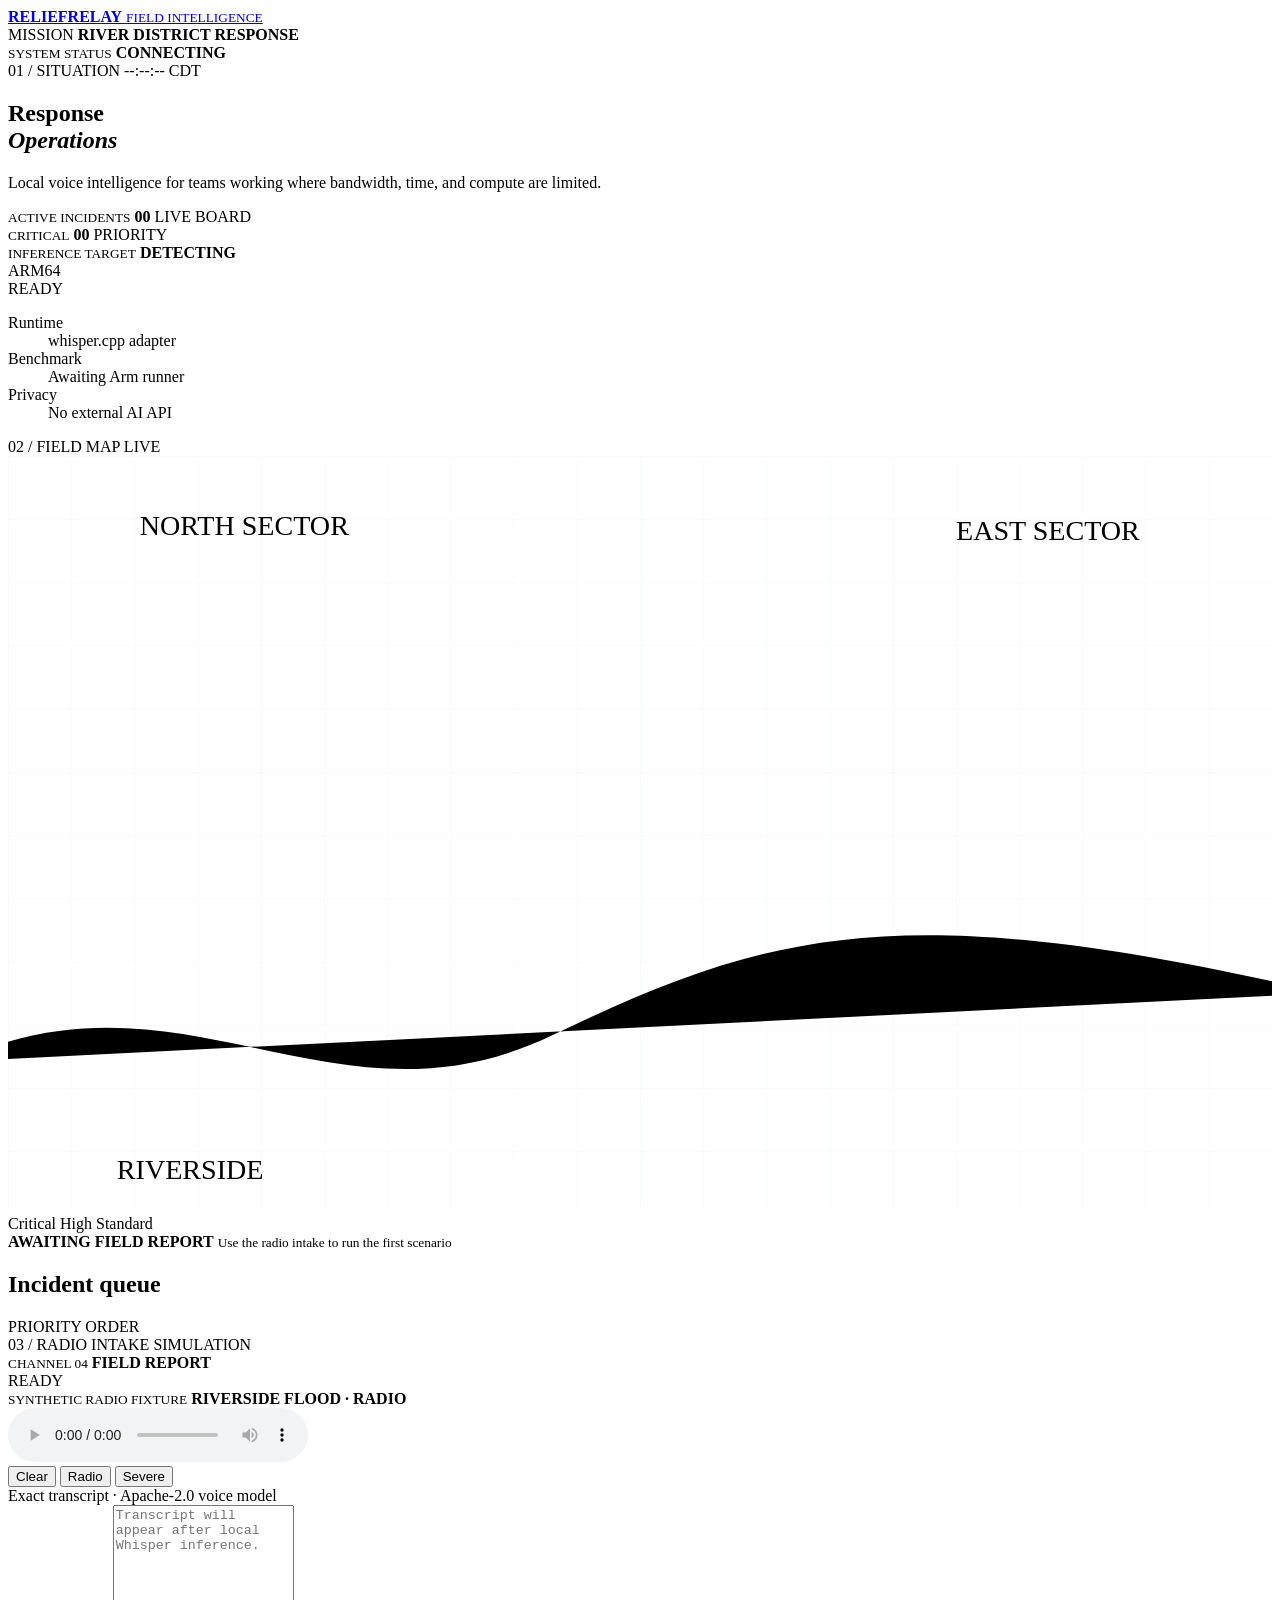
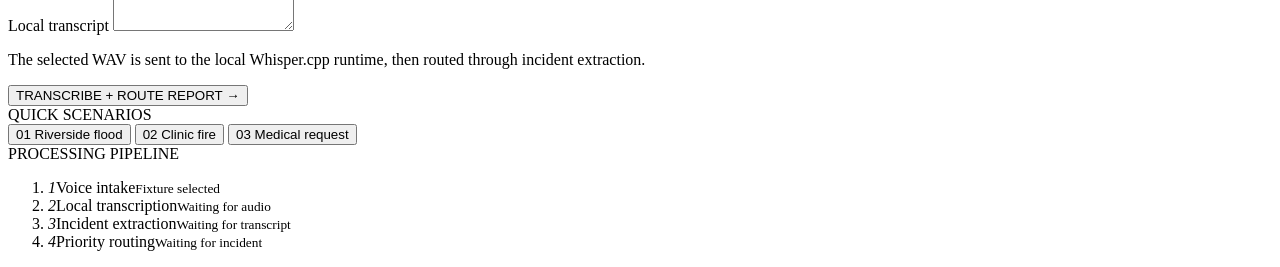
==== src/reliefrelay/static/index.html @ e86ddcc4 "feat: publish ReliefRelay Arm voice pipeline" ====
<!doctype html>
<html lang="en">
<head>
  <meta charset="utf-8">
  <meta name="viewport" content="width=device-width, initial-scale=1">
  <meta name="theme-color" content="#07110f">
  <title>ReliefRelay — Response Operations</title>
  <link rel="stylesheet" href="/styles.css">
</head>
<body>
  <div class="noise" aria-hidden="true"></div>
  <header class="topbar">
    <a class="brand" href="/" aria-label="ReliefRelay home">
      <span class="brand-mark"><i></i><i></i><i></i></span>
      <span>
        <strong>RELIEFRELAY</strong>
        <small>FIELD INTELLIGENCE</small>
      </span>
    </a>
    <div class="mission-label">
      <span>MISSION</span>
      <strong>RIVER DISTRICT RESPONSE</strong>
    </div>
    <div class="system-status">
      <span class="status-dot"></span>
      <span>
        <small>SYSTEM STATUS</small>
        <strong id="system-status">CONNECTING</strong>
      </span>
    </div>
  </header>

  <main class="shell">
    <section class="overview panel">
      <div class="panel-heading">
        <span class="eyebrow">01 / SITUATION</span>
        <span id="clock" class="mono">--:--:-- CDT</span>
      </div>
      <h1>Response<br><em>Operations</em></h1>
      <p class="lede">Local voice intelligence for teams working where bandwidth, time, and compute are limited.</p>

      <div class="metric-stack">
        <article>
          <small>ACTIVE INCIDENTS</small>
          <strong id="incident-total">00</strong>
          <span class="trend">LIVE BOARD</span>
        </article>
        <article>
          <small>CRITICAL</small>
          <strong id="critical-total">00</strong>
          <span class="trend critical">PRIORITY</span>
        </article>
      </div>

      <div class="runtime-card">
        <div>
          <small>INFERENCE TARGET</small>
          <strong id="architecture">DETECTING</strong>
        </div>
        <span class="arm-chip">ARM64<br>READY</span>
        <dl>
          <div><dt>Runtime</dt><dd>whisper.cpp adapter</dd></div>
          <div><dt>Benchmark</dt><dd id="benchmark-status">Awaiting Arm runner</dd></div>
          <div><dt>Privacy</dt><dd>No external AI API</dd></div>
        </dl>
      </div>
    </section>

    <section class="field panel">
      <div class="panel-heading">
        <span class="eyebrow">02 / FIELD MAP</span>
        <span class="live-pill"><i></i> LIVE</span>
      </div>
      <div class="map" aria-label="Response zone overview">
        <svg viewBox="0 0 720 430" role="img" aria-label="Stylized response district map">
          <defs>
            <pattern id="grid" width="36" height="36" patternUnits="userSpaceOnUse">
              <path d="M 36 0 L 0 0 0 36" fill="none" stroke="rgba(160,190,177,.08)" stroke-width="1"/>
            </pattern>
          </defs>
          <rect width="720" height="430" fill="url(#grid)"/>
          <path class="water" d="M-30 345 C100 285 185 390 310 330 S510 250 750 306"/>
          <path class="road" d="M52 72 L650 358 M88 385 L635 65 M12 207 L706 205"/>
          <path class="minor-road" d="M230 12 L240 420 M475 0 L460 430"/>
          <g class="zone-labels">
            <text x="75" y="45">NORTH SECTOR</text>
            <text x="540" y="48">EAST SECTOR</text>
            <text x="62" y="412">RIVERSIDE</text>
          </g>
          <g id="map-markers"></g>
        </svg>
        <div class="map-key">
          <span><i class="critical-key"></i> Critical</span>
          <span><i class="high-key"></i> High</span>
          <span><i class="standard-key"></i> Standard</span>
        </div>
        <div id="map-empty" class="map-empty">
          <span class="radar"></span>
          <strong>AWAITING FIELD REPORT</strong>
          <small>Use the radio intake to run the first scenario</small>
        </div>
      </div>

      <div class="incident-header">
        <h2>Incident queue</h2>
        <span>PRIORITY ORDER</span>
      </div>
      <div id="incident-list" class="incident-list" aria-live="polite"></div>
    </section>

    <aside class="intake panel">
      <div class="panel-heading">
        <span class="eyebrow">03 / RADIO INTAKE</span>
        <span class="mono">SIMULATION</span>
      </div>
      <div class="signal">
        <div class="waveform" aria-hidden="true">
          <i></i><i></i><i></i><i></i><i></i><i></i><i></i><i></i><i></i><i></i><i></i><i></i>
        </div>
        <div>
          <small>CHANNEL 04</small>
          <strong>FIELD REPORT</strong>
        </div>
        <span class="signal-badge">READY</span>
      </div>

      <div class="audio-preview">
        <div>
          <small>SYNTHETIC RADIO FIXTURE</small>
          <strong id="audio-label">RIVERSIDE FLOOD · RADIO</strong>
        </div>
        <audio id="scenario-audio" controls preload="metadata" src="/audio/riverside-flood-radio.wav"></audio>
        <div class="audio-variants" role="group" aria-label="Signal condition">
          <button data-variant="clear" type="button" aria-pressed="false">Clear</button>
          <button data-variant="radio" type="button" aria-pressed="true">Radio</button>
          <button data-variant="severe" type="button" aria-pressed="false">Severe</button>
        </div>
        <span>Exact transcript · Apache-2.0 voice model</span>
      </div>

      <label for="transcript">Local transcript</label>
      <textarea id="transcript" rows="8" readonly placeholder="Transcript will appear after local Whisper inference."></textarea>
      <p class="input-note">The selected WAV is sent to the local Whisper.cpp runtime, then routed through incident extraction.</p>

      <button id="process-report" class="primary-action" type="button">
        <span>TRANSCRIBE + ROUTE REPORT</span>
        <b>→</b>
      </button>

      <dl id="processing-result" class="processing-result" hidden>
        <div><dt>Inference</dt><dd id="inference-time">—</dd></div>
        <div><dt>Audio length</dt><dd id="audio-duration">—</dd></div>
        <div><dt>Real-time factor</dt><dd id="real-time-factor">—</dd></div>
        <div><dt>Runtime</dt><dd id="runtime-result">—</dd></div>
      </dl>

      <div class="scenario-picker">
        <div class="section-label">QUICK SCENARIOS</div>
        <button class="selected" data-scenario="flood" type="button" aria-pressed="true"><span>01</span> Riverside flood</button>
        <button data-scenario="fire" type="button" aria-pressed="false"><span>02</span> Clinic fire</button>
        <button data-scenario="medical" type="button" aria-pressed="false"><span>03</span> Medical request</button>
      </div>

      <div class="pipeline-card">
        <div class="section-label">PROCESSING PIPELINE</div>
        <ol>
          <li class="active complete"><i>1</i><span>Voice intake<small id="voice-state">Fixture selected</small></span></li>
          <li><i>2</i><span>Local transcription<small id="transcription-state">Waiting for audio</small></span></li>
          <li><i>3</i><span>Incident extraction<small id="extraction-state">Waiting for transcript</small></span></li>
          <li><i>4</i><span>Priority routing<small id="routing-state">Waiting for incident</small></span></li>
        </ol>
      </div>
    </aside>
  </main>

  <div id="toast" class="toast" role="status"></div>
  <script src="/app.js" defer></script>
</body>
</html>
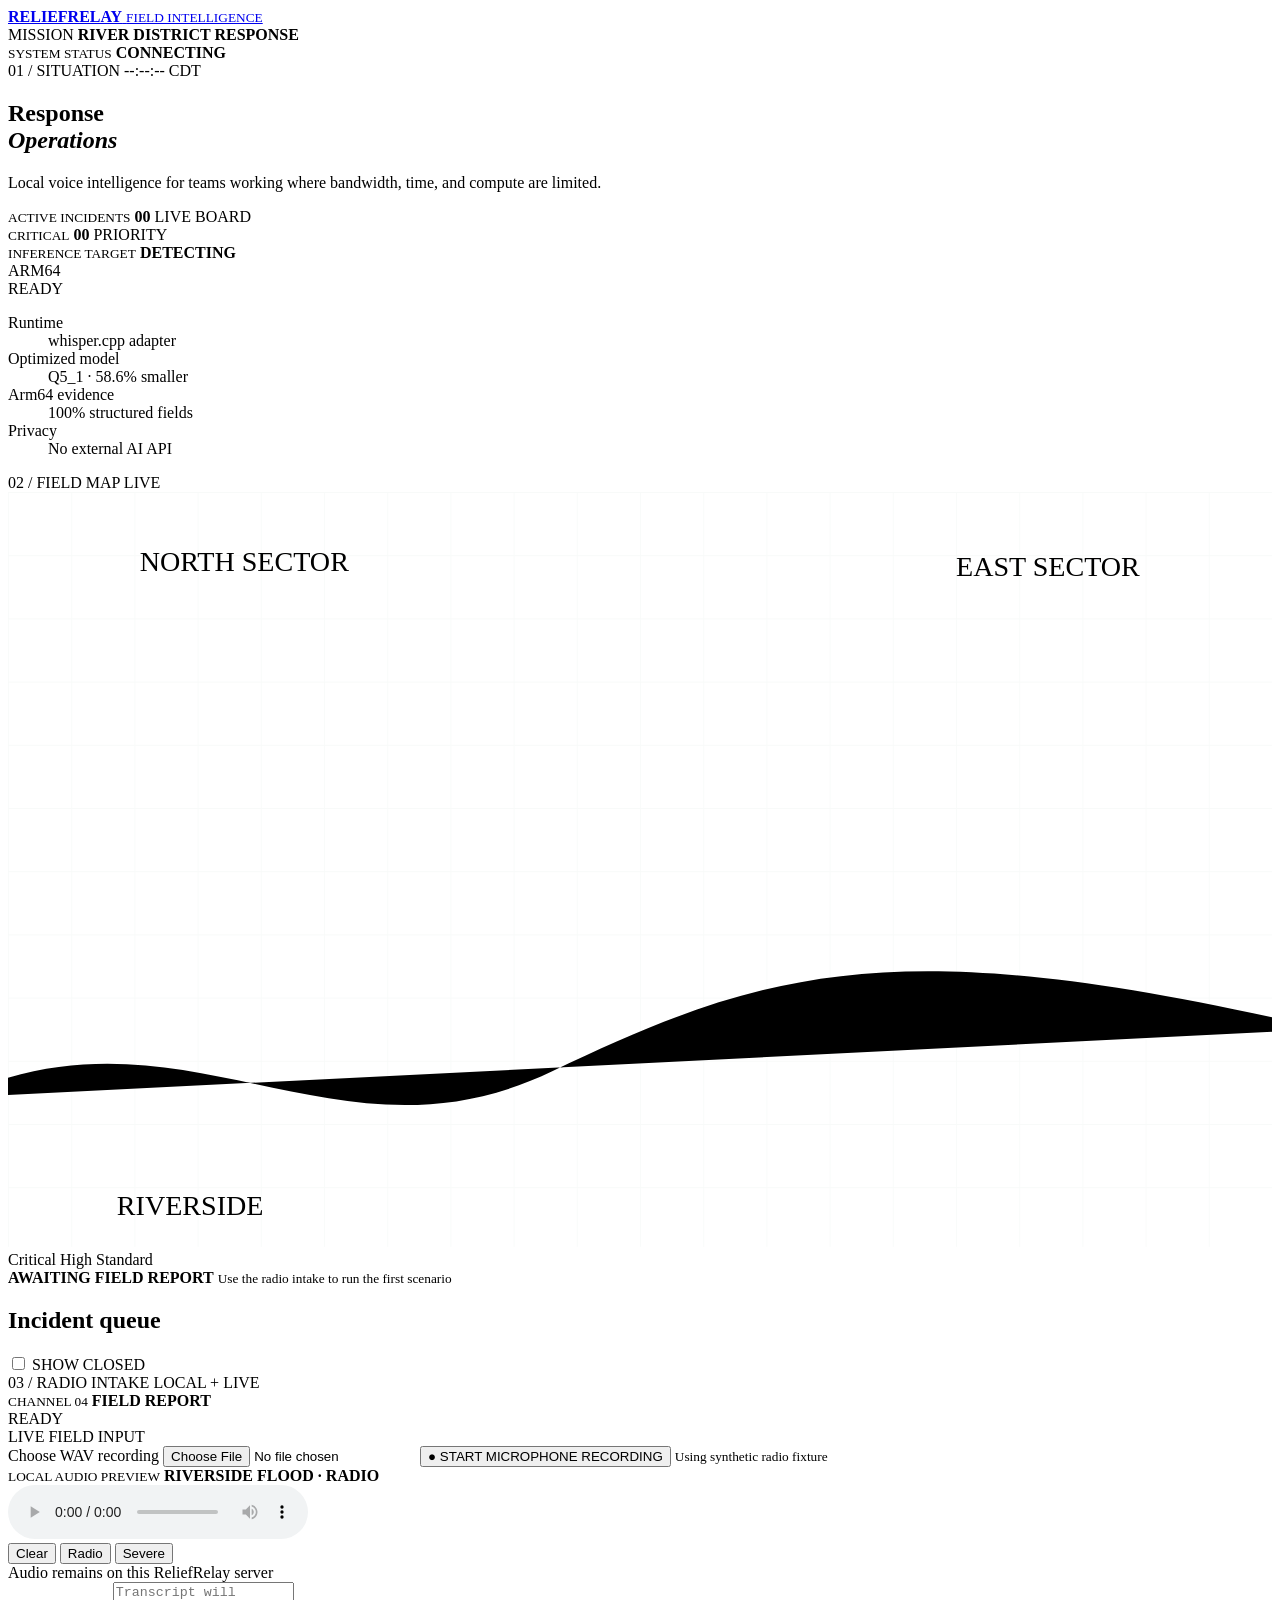
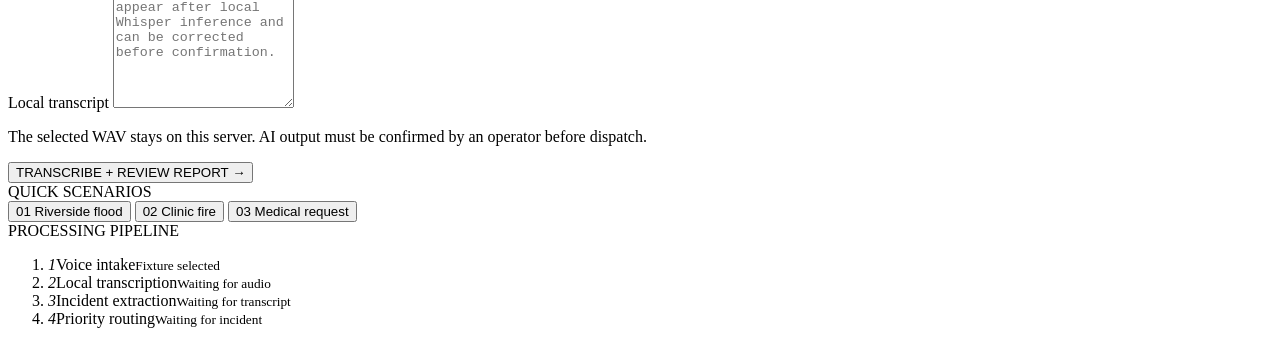
==== commit 26d46d7a: "build competition-ready ReliefRelay MVP" ====
--- a/src/reliefrelay/static/index.html
+++ b/src/reliefrelay/static/index.html
@@ -60,7 +60,8 @@
         <span class="arm-chip">ARM64<br>READY</span>
         <dl>
           <div><dt>Runtime</dt><dd>whisper.cpp adapter</dd></div>
-          <div><dt>Benchmark</dt><dd id="benchmark-status">Awaiting Arm runner</dd></div>
+          <div><dt>Optimized model</dt><dd>Q5_1 · 58.6% smaller</dd></div>
+          <div><dt>Arm64 evidence</dt><dd id="benchmark-status">100% structured fields</dd></div>
           <div><dt>Privacy</dt><dd>No external AI API</dd></div>
         </dl>
       </div>
@@ -103,7 +104,7 @@
 
       <div class="incident-header">
         <h2>Incident queue</h2>
-        <span>PRIORITY ORDER</span>
+        <label class="closed-toggle"><input id="include-closed" type="checkbox"> SHOW CLOSED</label>
       </div>
       <div id="incident-list" class="incident-list" aria-live="polite"></div>
     </section>
@@ -111,7 +112,7 @@
     <aside class="intake panel">
       <div class="panel-heading">
         <span class="eyebrow">03 / RADIO INTAKE</span>
-        <span class="mono">SIMULATION</span>
+        <span class="mono">LOCAL + LIVE</span>
       </div>
       <div class="signal">
         <div class="waveform" aria-hidden="true">
@@ -124,9 +125,19 @@
         <span class="signal-badge">READY</span>
       </div>
 
+      <div class="live-intake">
+        <div class="section-label">LIVE FIELD INPUT</div>
+        <label class="file-action" for="audio-upload">
+          <span>Choose WAV recording</span>
+          <input id="audio-upload" type="file" accept=".wav,audio/wav,audio/x-wav">
+        </label>
+        <button id="record-audio" class="secondary-action" type="button">● START MICROPHONE RECORDING</button>
+        <small id="input-source">Using synthetic radio fixture</small>
+      </div>
+
       <div class="audio-preview">
         <div>
-          <small>SYNTHETIC RADIO FIXTURE</small>
+          <small>LOCAL AUDIO PREVIEW</small>
           <strong id="audio-label">RIVERSIDE FLOOD · RADIO</strong>
         </div>
         <audio id="scenario-audio" controls preload="metadata" src="/audio/riverside-flood-radio.wav"></audio>
@@ -135,15 +146,15 @@
           <button data-variant="radio" type="button" aria-pressed="true">Radio</button>
           <button data-variant="severe" type="button" aria-pressed="false">Severe</button>
         </div>
-        <span>Exact transcript · Apache-2.0 voice model</span>
+        <span>Audio remains on this ReliefRelay server</span>
       </div>
 
       <label for="transcript">Local transcript</label>
-      <textarea id="transcript" rows="8" readonly placeholder="Transcript will appear after local Whisper inference."></textarea>
-      <p class="input-note">The selected WAV is sent to the local Whisper.cpp runtime, then routed through incident extraction.</p>
+      <textarea id="transcript" rows="8" placeholder="Transcript will appear after local Whisper inference and can be corrected before confirmation."></textarea>
+      <p class="input-note">The selected WAV stays on this server. AI output must be confirmed by an operator before dispatch.</p>
 
       <button id="process-report" class="primary-action" type="button">
-        <span>TRANSCRIBE + ROUTE REPORT</span>
+        <span>TRANSCRIBE + REVIEW REPORT</span>
         <b>→</b>
       </button>
 
@@ -153,6 +164,28 @@
         <div><dt>Real-time factor</dt><dd id="real-time-factor">—</dd></div>
         <div><dt>Runtime</dt><dd id="runtime-result">—</dd></div>
       </dl>
+
+      <form id="review-form" class="review-form" hidden>
+        <div class="section-label">OPERATOR REVIEW REQUIRED</div>
+        <div id="review-warnings" class="review-warnings"></div>
+        <label>Location<input id="review-location" required maxlength="120"></label>
+        <div class="review-grid">
+          <label>Incident type<input id="review-type" required maxlength="80"></label>
+          <label>Severity
+            <select id="review-severity">
+              <option value="critical">Critical</option>
+              <option value="high">High</option>
+              <option value="standard">Standard</option>
+            </select>
+          </label>
+        </div>
+        <div class="review-grid">
+          <label>People affected<input id="review-people" type="number" min="0"></label>
+          <label>Requested resource<input id="review-resource" maxlength="120"></label>
+        </div>
+        <label>Assign to<input id="review-assignee" maxlength="120" placeholder="Optional team or operator"></label>
+        <button class="confirm-action" type="submit">CONFIRM + ACKNOWLEDGE</button>
+      </form>
 
       <div class="scenario-picker">
         <div class="section-label">QUICK SCENARIOS</div>
@@ -174,6 +207,10 @@
   </main>
 
   <div id="toast" class="toast" role="status"></div>
+  <dialog id="incident-dialog" class="incident-dialog">
+    <button id="close-dialog" class="dialog-close" type="button" aria-label="Close">×</button>
+    <div id="incident-detail"></div>
+  </dialog>
   <script src="/app.js" defer></script>
 </body>
 </html>
